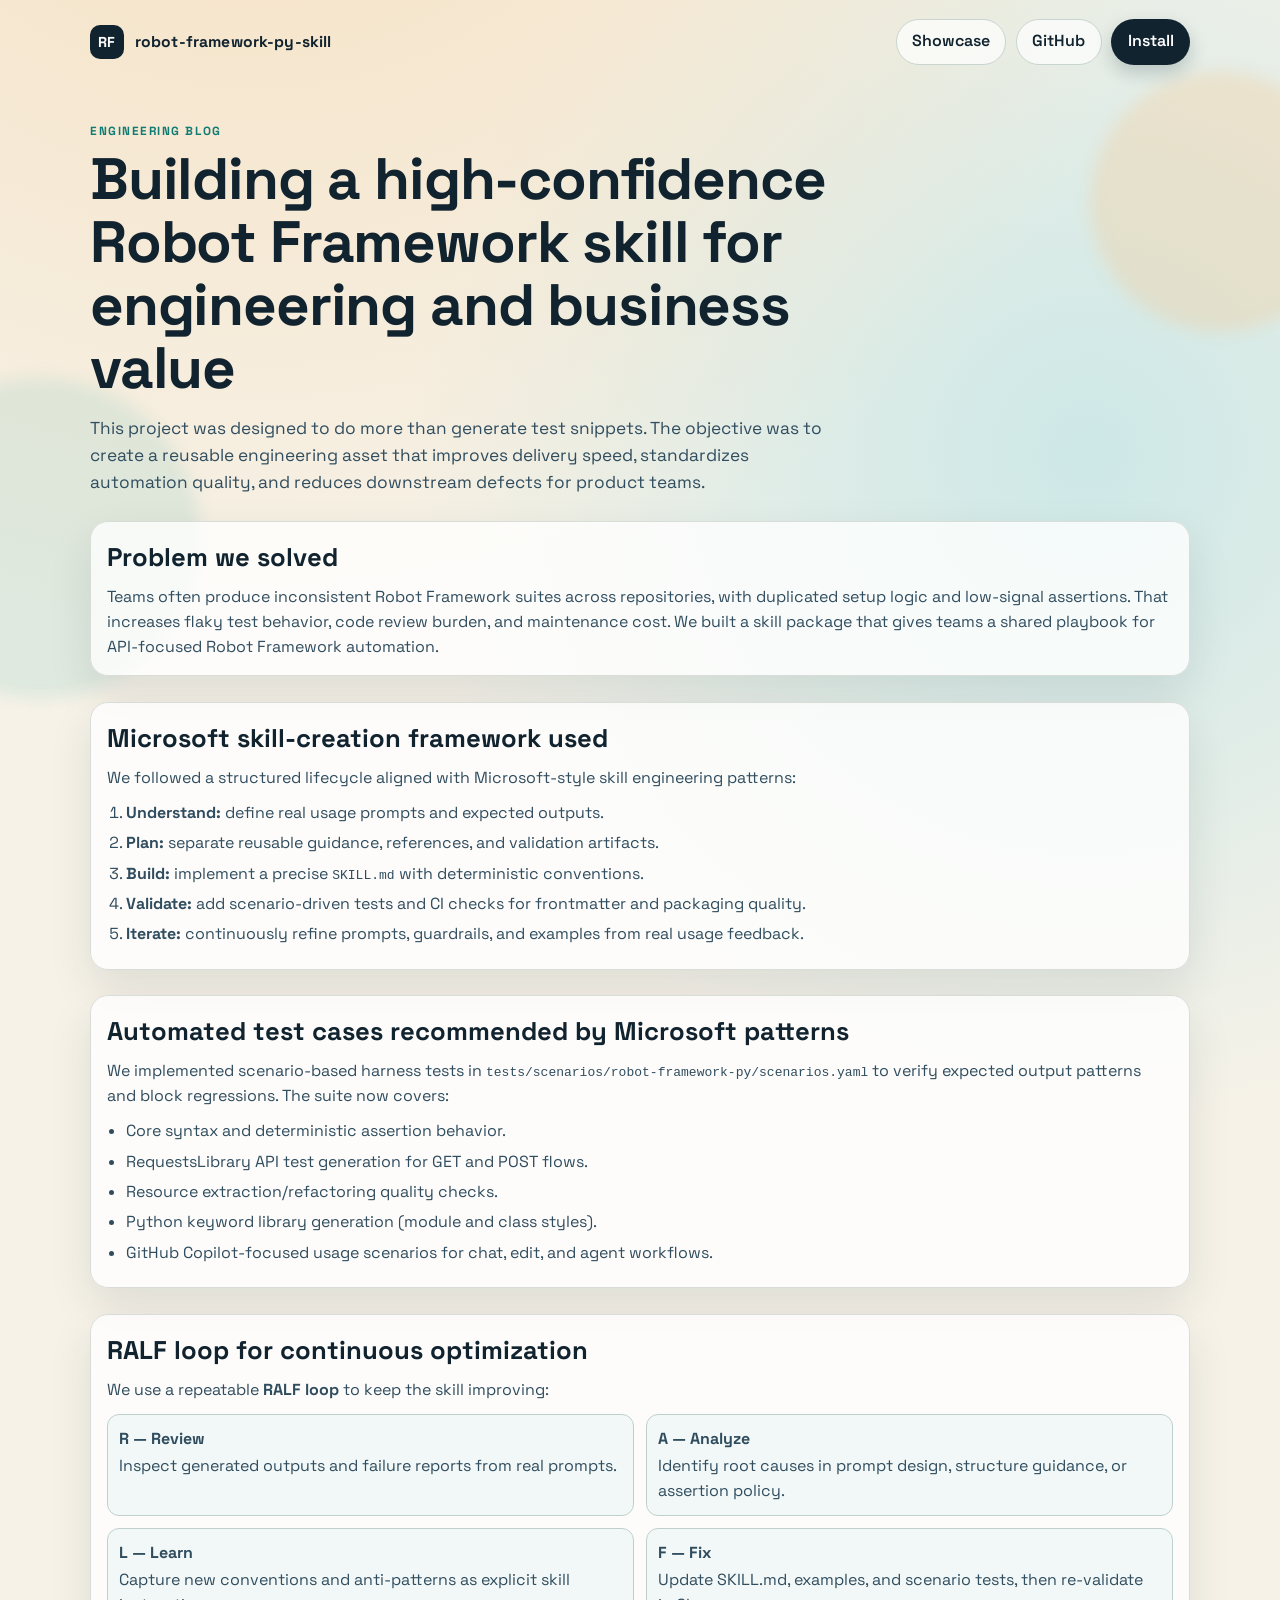
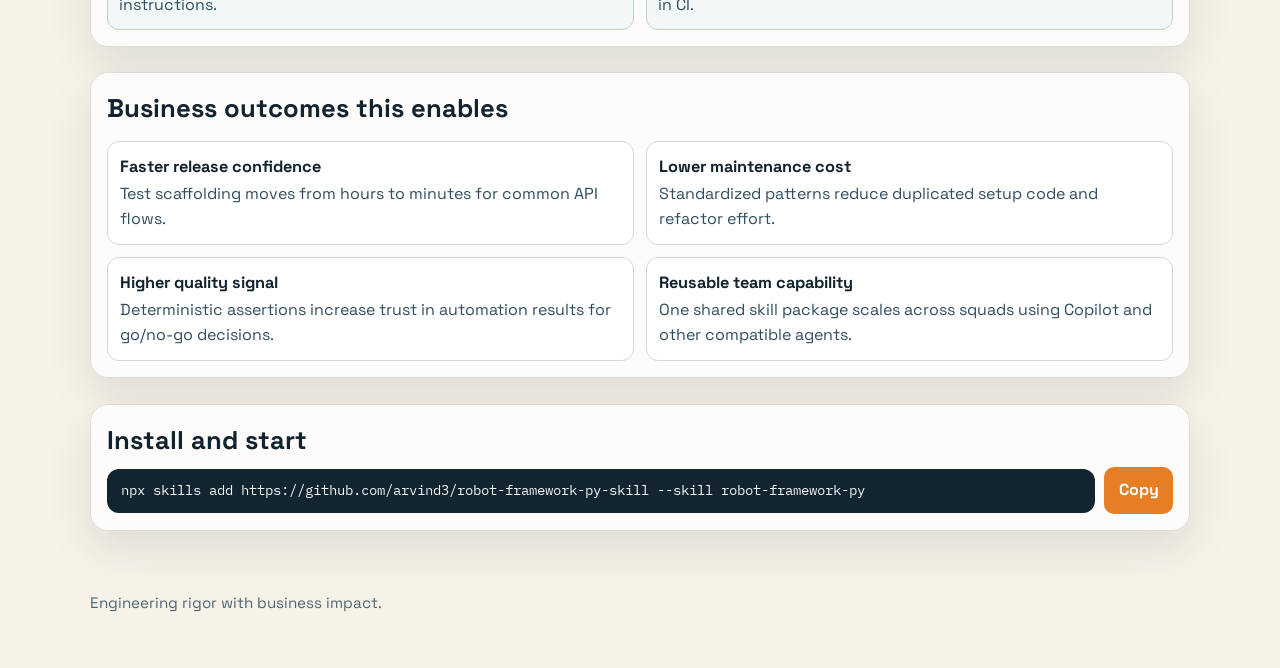
==== docs/engineering-blog.html @ 25f49d64 "feat(site): add copilot showcase examples and engineering blog" ====
<!doctype html>
<html lang="en">
<head>
  <meta charset="utf-8">
  <meta name="viewport" content="width=device-width, initial-scale=1">
  <title>Engineering Blog | Robot Framework Python Skill</title>
  <meta name="description" content="How the Robot Framework Python skill was engineered with Microsoft skill framework, automated tests, and RALF optimization.">
  <link rel="preconnect" href="https://fonts.googleapis.com">
  <link rel="preconnect" href="https://fonts.gstatic.com" crossorigin>
  <link href="https://fonts.googleapis.com/css2?family=Space+Grotesk:wght@400;500;700&family=IBM+Plex+Mono:wght@400;500&display=swap" rel="stylesheet">
  <link rel="stylesheet" href="./styles.css">
</head>
<body>
  <div class="ambient-shape ambient-shape-a" aria-hidden="true"></div>
  <div class="ambient-shape ambient-shape-b" aria-hidden="true"></div>

  <header class="site-header container reveal">
    <a class="brand" href="./index.html">
      <span class="brand-mark">RF</span>
      <span class="brand-text">robot-framework-py-skill</span>
    </a>
    <nav class="header-actions">
      <a class="button button-secondary" href="./index.html">Showcase</a>
      <a class="button button-secondary" href="https://github.com/arvind3/robot-framework-py-skill">GitHub</a>
      <a class="button button-primary" href="#install">Install</a>
    </nav>
  </header>

  <main>
    <article class="container article-shell">
      <p class="kicker reveal">Engineering Blog</p>
      <h1 class="reveal">Building a high-confidence Robot Framework skill for engineering and business value</h1>
      <p class="hero-copy reveal">
        This project was designed to do more than generate test snippets. The objective was to create a reusable engineering asset
        that improves delivery speed, standardizes automation quality, and reduces downstream defects for product teams.
      </p>

      <section class="article-section reveal">
        <h2>Problem we solved</h2>
        <p>
          Teams often produce inconsistent Robot Framework suites across repositories, with duplicated setup logic and low-signal assertions.
          That increases flaky test behavior, code review burden, and maintenance cost. We built a skill package that gives teams a shared
          playbook for API-focused Robot Framework automation.
        </p>
      </section>

      <section class="article-section reveal">
        <h2>Microsoft skill-creation framework used</h2>
        <p>
          We followed a structured lifecycle aligned with Microsoft-style skill engineering patterns:
        </p>
        <ol class="article-list">
          <li><strong>Understand:</strong> define real usage prompts and expected outputs.</li>
          <li><strong>Plan:</strong> separate reusable guidance, references, and validation artifacts.</li>
          <li><strong>Build:</strong> implement a precise <code>SKILL.md</code> with deterministic conventions.</li>
          <li><strong>Validate:</strong> add scenario-driven tests and CI checks for frontmatter and packaging quality.</li>
          <li><strong>Iterate:</strong> continuously refine prompts, guardrails, and examples from real usage feedback.</li>
        </ol>
      </section>

      <section class="article-section reveal">
        <h2>Automated test cases recommended by Microsoft patterns</h2>
        <p>
          We implemented scenario-based harness tests in <code>tests/scenarios/robot-framework-py/scenarios.yaml</code> to verify
          expected output patterns and block regressions. The suite now covers:
        </p>
        <ul class="article-list">
          <li>Core syntax and deterministic assertion behavior.</li>
          <li>RequestsLibrary API test generation for GET and POST flows.</li>
          <li>Resource extraction/refactoring quality checks.</li>
          <li>Python keyword library generation (module and class styles).</li>
          <li>GitHub Copilot-focused usage scenarios for chat, edit, and agent workflows.</li>
        </ul>
      </section>

      <section class="article-section reveal">
        <h2>RALF loop for continuous optimization</h2>
        <p>
          We use a repeatable <strong>RALF loop</strong> to keep the skill improving:
        </p>
        <div class="ralf-grid">
          <div class="ralf-card">
            <p class="ralf-title">R — Review</p>
            <p>Inspect generated outputs and failure reports from real prompts.</p>
          </div>
          <div class="ralf-card">
            <p class="ralf-title">A — Analyze</p>
            <p>Identify root causes in prompt design, structure guidance, or assertion policy.</p>
          </div>
          <div class="ralf-card">
            <p class="ralf-title">L — Learn</p>
            <p>Capture new conventions and anti-patterns as explicit skill instructions.</p>
          </div>
          <div class="ralf-card">
            <p class="ralf-title">F — Fix</p>
            <p>Update SKILL.md, examples, and scenario tests, then re-validate in CI.</p>
          </div>
        </div>
      </section>

      <section class="article-section reveal">
        <h2>Business outcomes this enables</h2>
        <div class="impact-grid">
          <article class="impact-card">
            <h3>Faster release confidence</h3>
            <p>Test scaffolding moves from hours to minutes for common API flows.</p>
          </article>
          <article class="impact-card">
            <h3>Lower maintenance cost</h3>
            <p>Standardized patterns reduce duplicated setup code and refactor effort.</p>
          </article>
          <article class="impact-card">
            <h3>Higher quality signal</h3>
            <p>Deterministic assertions increase trust in automation results for go/no-go decisions.</p>
          </article>
          <article class="impact-card">
            <h3>Reusable team capability</h3>
            <p>One shared skill package scales across squads using Copilot and other compatible agents.</p>
          </article>
        </div>
      </section>

      <section class="article-section reveal" id="install">
        <h2>Install and start</h2>
        <div class="install-command">
          <code id="installCommand">npx skills add https://github.com/arvind3/robot-framework-py-skill --skill robot-framework-py</code>
          <button id="copyInstallCommand" class="copy-button" type="button">Copy</button>
        </div>
      </section>
    </article>
  </main>

  <footer class="site-footer container">
    <p>Engineering rigor with business impact.</p>
  </footer>

  <script src="./site.js"></script>
</body>
</html>
---- docs/styles.css ----
:root {
  --bg: #f6f2e8;
  --ink: #11232f;
  --ink-soft: #304d5f;
  --surface: #ffffff;
  --accent: #0f7b73;
  --accent-2: #e67f23;
  --line: #d8ddd8;
  --shadow: 0 18px 44px rgba(17, 35, 47, 0.1);
  --radius: 18px;
  --container: 1100px;
}

* {
  box-sizing: border-box;
}

html,
body {
  margin: 0;
  padding: 0;
}

body {
  font-family: "Space Grotesk", "Segoe UI", sans-serif;
  color: var(--ink);
  background:
    radial-gradient(circle at 20% -15%, #f6dfbe 0%, transparent 35%),
    radial-gradient(circle at 85% 20%, #cde8e7 0%, transparent 32%),
    var(--bg);
  line-height: 1.55;
  position: relative;
  overflow-x: hidden;
}

.ambient-shape {
  position: fixed;
  z-index: -1;
  border-radius: 999px;
  filter: blur(8px);
  opacity: 0.3;
}

.ambient-shape-a {
  width: 320px;
  height: 320px;
  left: -120px;
  top: 42%;
  background: #a9d4c9;
}

.ambient-shape-b {
  width: 260px;
  height: 260px;
  right: -70px;
  top: 8%;
  background: #f7c78f;
}

.container {
  width: min(var(--container), calc(100% - 2.2rem));
  margin: 0 auto;
}

.site-header {
  display: flex;
  align-items: center;
  justify-content: space-between;
  padding: 1.2rem 0;
}

.brand {
  text-decoration: none;
  display: inline-flex;
  align-items: center;
  gap: 0.7rem;
  color: var(--ink);
}

.brand-mark {
  width: 2.1rem;
  height: 2.1rem;
  border-radius: 10px;
  display: grid;
  place-items: center;
  background: var(--ink);
  color: #fff;
  font-size: 0.9rem;
  font-weight: 700;
  letter-spacing: 0.05em;
}

.brand-text {
  font-weight: 700;
  font-size: 0.98rem;
  letter-spacing: 0.01em;
}

.header-actions {
  display: inline-flex;
  gap: 0.6rem;
}

.button {
  border-radius: 999px;
  text-decoration: none;
  font-weight: 600;
  padding: 0.58rem 0.96rem;
  border: 1px solid transparent;
  transition: transform 180ms ease, box-shadow 180ms ease, background 180ms ease;
}

.button:hover {
  transform: translateY(-1px);
}

.button-primary {
  background: var(--ink);
  color: #fff;
  box-shadow: 0 8px 18px rgba(17, 35, 47, 0.2);
}

.button-primary:hover {
  box-shadow: 0 12px 20px rgba(17, 35, 47, 0.24);
}

.button-secondary {
  background: rgba(255, 255, 255, 0.7);
  border-color: #c8d4cf;
  color: var(--ink);
}

.hero {
  padding: 3rem 0 1rem;
}

.kicker {
  margin: 0;
  color: var(--accent);
  font-weight: 700;
  letter-spacing: 0.13em;
  text-transform: uppercase;
  font-size: 0.74rem;
}

h1 {
  font-size: clamp(2rem, 4.6vw, 3.65rem);
  letter-spacing: -0.02em;
  line-height: 1.08;
  margin: 0.45rem 0 0.95rem;
  max-width: 15ch;
}

.hero-copy {
  margin: 0;
  max-width: 68ch;
  color: var(--ink-soft);
  font-size: 1.08rem;
}

.install-card {
  margin-top: 1.5rem;
  border: 1px solid var(--line);
  background: rgba(255, 255, 255, 0.82);
  backdrop-filter: blur(5px);
  padding: 1.05rem;
  border-radius: var(--radius);
  box-shadow: var(--shadow);
}

.install-label {
  margin: 0 0 0.46rem;
  font-weight: 700;
}

.install-command {
  display: grid;
  grid-template-columns: 1fr auto;
  gap: 0.6rem;
  align-items: center;
}

.install-command code {
  font-family: "IBM Plex Mono", "Courier New", monospace;
  background: #122430;
  color: #f5f6f6;
  padding: 0.7rem 0.85rem;
  border-radius: 12px;
  font-size: 0.88rem;
  word-break: break-word;
}

.copy-button {
  border: 0;
  border-radius: 10px;
  padding: 0.68rem 0.9rem;
  font: inherit;
  font-weight: 700;
  background: var(--accent-2);
  color: #fff;
  cursor: pointer;
  transition: transform 180ms ease, filter 180ms ease;
}

.copy-button:hover {
  transform: translateY(-1px);
  filter: brightness(0.95);
}

.install-note {
  margin: 0.6rem 0 0;
  color: #4d6774;
  font-size: 0.92rem;
}

main section {
  padding: 2.8rem 0 0.4rem;
}

.section-title {
  margin: 0 0 1.1rem;
  font-size: clamp(1.52rem, 2.2vw, 2rem);
  letter-spacing: -0.02em;
}

.grid-three {
  display: grid;
  grid-template-columns: repeat(3, minmax(0, 1fr));
  gap: 0.92rem;
}

.card,
.example-card {
  border: 1px solid var(--line);
  background: rgba(255, 255, 255, 0.77);
  border-radius: var(--radius);
  box-shadow: var(--shadow);
  padding: 1rem 1rem 0.95rem;
}

.card h3 {
  margin: 0 0 0.4rem;
  font-size: 1.1rem;
}

.card p {
  margin: 0;
  color: var(--ink-soft);
}

.card .prompt-label {
  margin-top: 0.7rem;
}

.card .prompt-block {
  margin-top: 0.25rem;
}

.examples-grid {
  display: grid;
  grid-template-columns: repeat(2, minmax(0, 1fr));
  gap: 1rem;
}

.example-title {
  margin: 0;
  font-size: 1.03rem;
  font-weight: 700;
}

.prompt-label,
.output-label {
  margin: 0.86rem 0 0.33rem;
  font-size: 0.82rem;
  letter-spacing: 0.09em;
  text-transform: uppercase;
  color: var(--accent);
  font-weight: 700;
}

.prompt-block,
.code-block {
  margin: 0;
  border-radius: 12px;
  padding: 0.8rem 0.85rem;
  overflow-x: auto;
}

.prompt-block {
  background: #e8f0f0;
  border: 1px solid #c8dcda;
}

.code-block {
  background: #11232f;
  color: #edf3f5;
  border: 1px solid #3a4f5f;
}

.prompt-block code,
.code-block code {
  font-family: "IBM Plex Mono", "Courier New", monospace;
  font-size: 0.84rem;
  white-space: pre;
}

.workflow-list {
  list-style: none;
  margin: 0;
  padding: 0;
  display: grid;
  gap: 0.78rem;
}

.workflow-step {
  display: grid;
  grid-template-columns: auto 1fr;
  gap: 0.8rem;
  align-items: start;
  border: 1px solid var(--line);
  border-radius: 14px;
  padding: 0.8rem 0.9rem;
  background: rgba(255, 255, 255, 0.75);
}

.step-number {
  width: 1.7rem;
  height: 1.7rem;
  border-radius: 50%;
  background: var(--ink);
  color: #fff;
  font-weight: 700;
  display: grid;
  place-items: center;
  font-size: 0.86rem;
}

.workflow-step h3 {
  margin: 0 0 0.15rem;
  font-size: 1rem;
}

.workflow-step p {
  margin: 0;
  color: var(--ink-soft);
}

.blog-highlight {
  border: 1px solid var(--line);
  border-radius: 20px;
  background: rgba(255, 255, 255, 0.8);
  padding: 1.5rem 1.1rem 1.6rem;
  box-shadow: var(--shadow);
}

.blog-highlight h2 {
  margin: 0 0 0.4rem;
}

.blog-highlight p {
  margin: 0 0 0.9rem;
  color: var(--ink-soft);
  max-width: 72ch;
}

.article-shell {
  padding-top: 2.4rem;
}

.article-shell h1 {
  max-width: 20ch;
}

.article-section {
  margin-top: 1.6rem;
  border: 1px solid var(--line);
  border-radius: var(--radius);
  padding: 1rem;
  background: rgba(255, 255, 255, 0.78);
  box-shadow: var(--shadow);
}

.article-section h2 {
  margin: 0 0 0.45rem;
  font-size: clamp(1.3rem, 2vw, 1.65rem);
}

.article-section p {
  margin: 0.1rem 0 0;
  color: var(--ink-soft);
}

.article-list {
  margin: 0.65rem 0 0;
  padding-left: 1.2rem;
}

.article-list li {
  margin: 0.35rem 0;
  color: var(--ink-soft);
}

.ralf-grid {
  margin-top: 0.7rem;
  display: grid;
  grid-template-columns: repeat(2, minmax(0, 1fr));
  gap: 0.75rem;
}

.ralf-card {
  border: 1px solid #bfd0cc;
  border-radius: 12px;
  padding: 0.7rem;
  background: #f2f8f7;
}

.ralf-title {
  margin: 0;
  font-weight: 700;
  color: #0e5d57;
}

.impact-grid {
  margin-top: 0.75rem;
  display: grid;
  grid-template-columns: repeat(2, minmax(0, 1fr));
  gap: 0.75rem;
}

.impact-card {
  border: 1px solid #d2d8d1;
  border-radius: 12px;
  background: #fff;
  padding: 0.75rem;
}

.impact-card h3 {
  margin: 0 0 0.2rem;
  font-size: 1.02rem;
}

.impact-card p {
  margin: 0;
}

.cta-section {
  text-align: center;
  border: 1px solid var(--line);
  border-radius: 20px;
  margin-top: 1.3rem;
  padding: 1.6rem 1rem 1.8rem;
  background: linear-gradient(170deg, rgba(15, 123, 115, 0.1), rgba(230, 127, 35, 0.12));
}

.cta-section h2 {
  margin: 0 0 0.4rem;
}

.cta-section p {
  margin: 0 auto;
  color: var(--ink-soft);
  max-width: 62ch;
}

.cta-actions {
  margin-top: 1rem;
  display: inline-flex;
  gap: 0.6rem;
}

.site-footer {
  padding: 2.8rem 0 2.4rem;
  color: #4d6673;
  font-size: 0.95rem;
}

.reveal {
  opacity: 0;
  transform: translateY(16px);
  transition: opacity 580ms ease, transform 580ms cubic-bezier(0.16, 1, 0.3, 1);
}

.reveal.in-view {
  opacity: 1;
  transform: translateY(0);
}

@media (max-width: 930px) {
  .grid-three,
  .examples-grid {
    grid-template-columns: 1fr;
  }

  .ralf-grid,
  .impact-grid {
    grid-template-columns: 1fr;
  }

  .site-header {
    flex-direction: column;
    align-items: flex-start;
    gap: 0.7rem;
  }
}

@media (max-width: 660px) {
  .install-command {
    grid-template-columns: 1fr;
  }

  .copy-button {
    width: 100%;
  }

  .cta-actions {
    width: 100%;
    display: grid;
  }

  .cta-actions .button {
    width: 100%;
  }
}
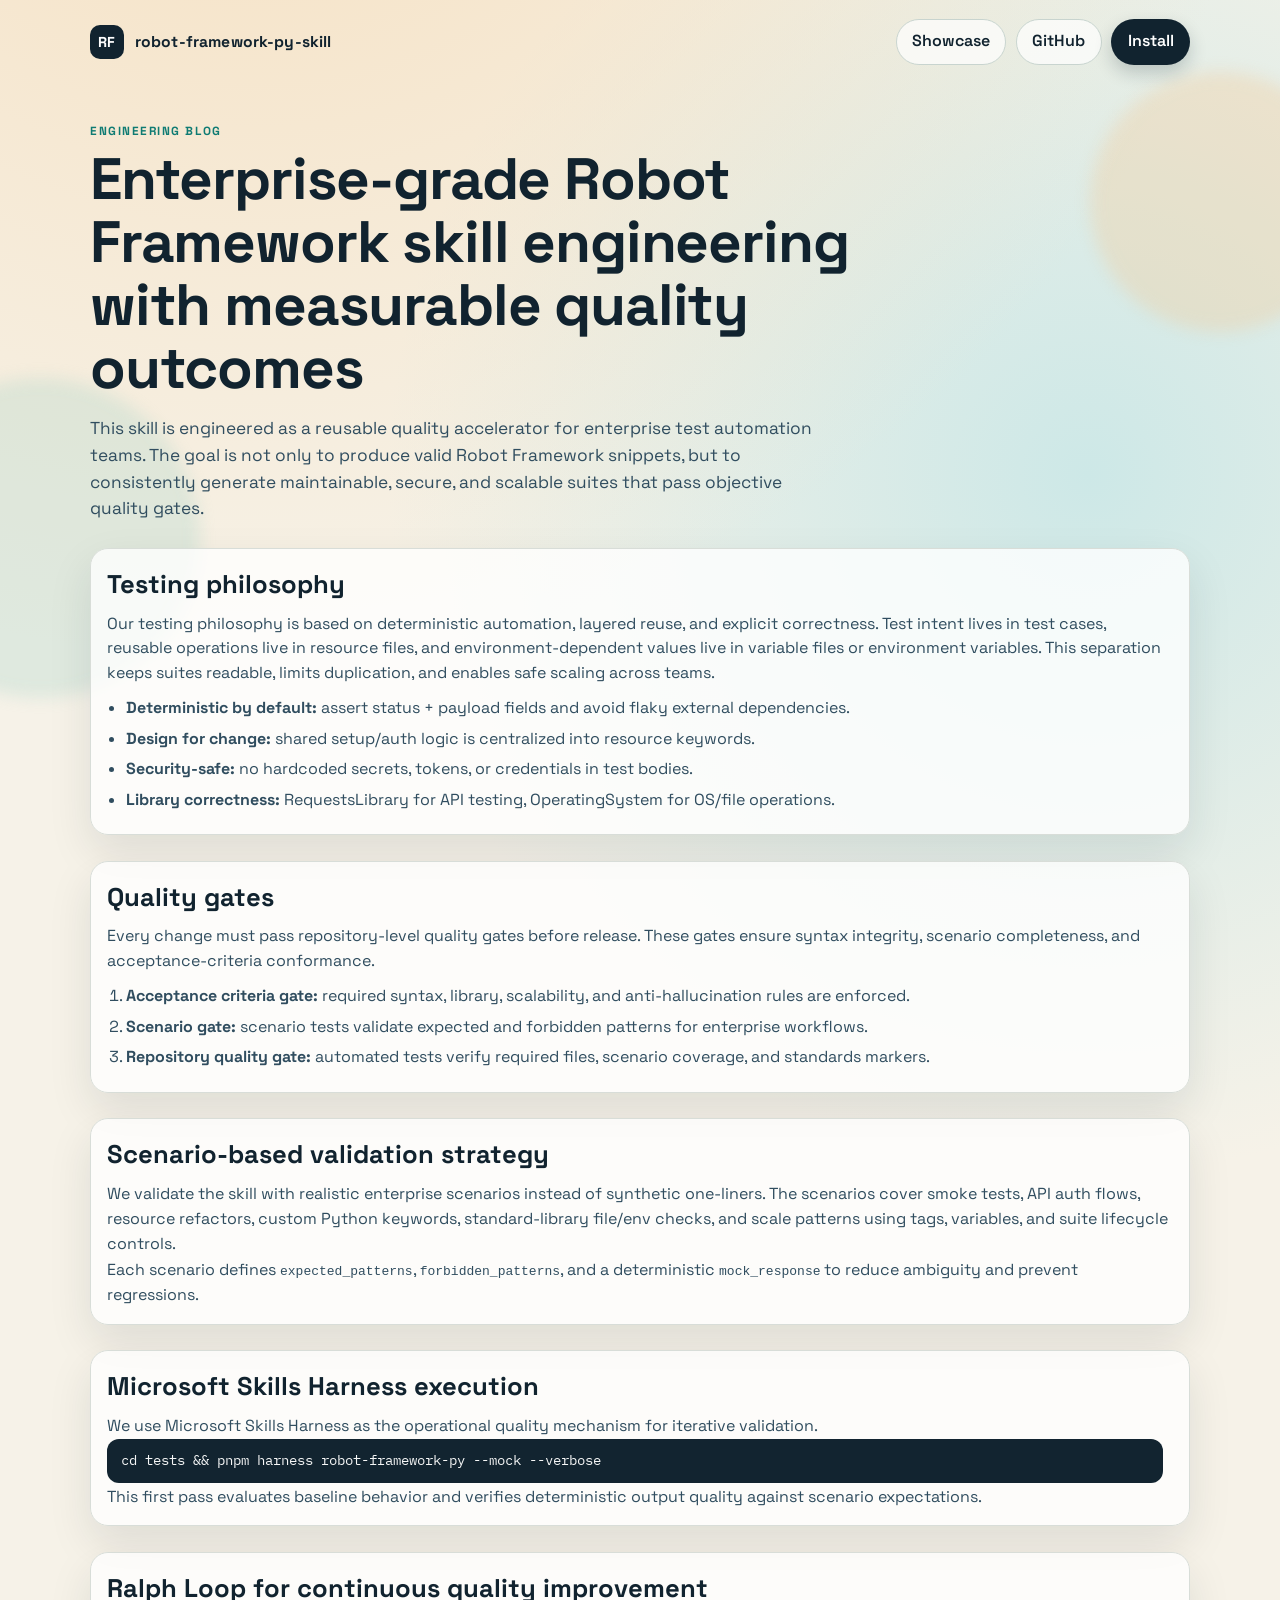
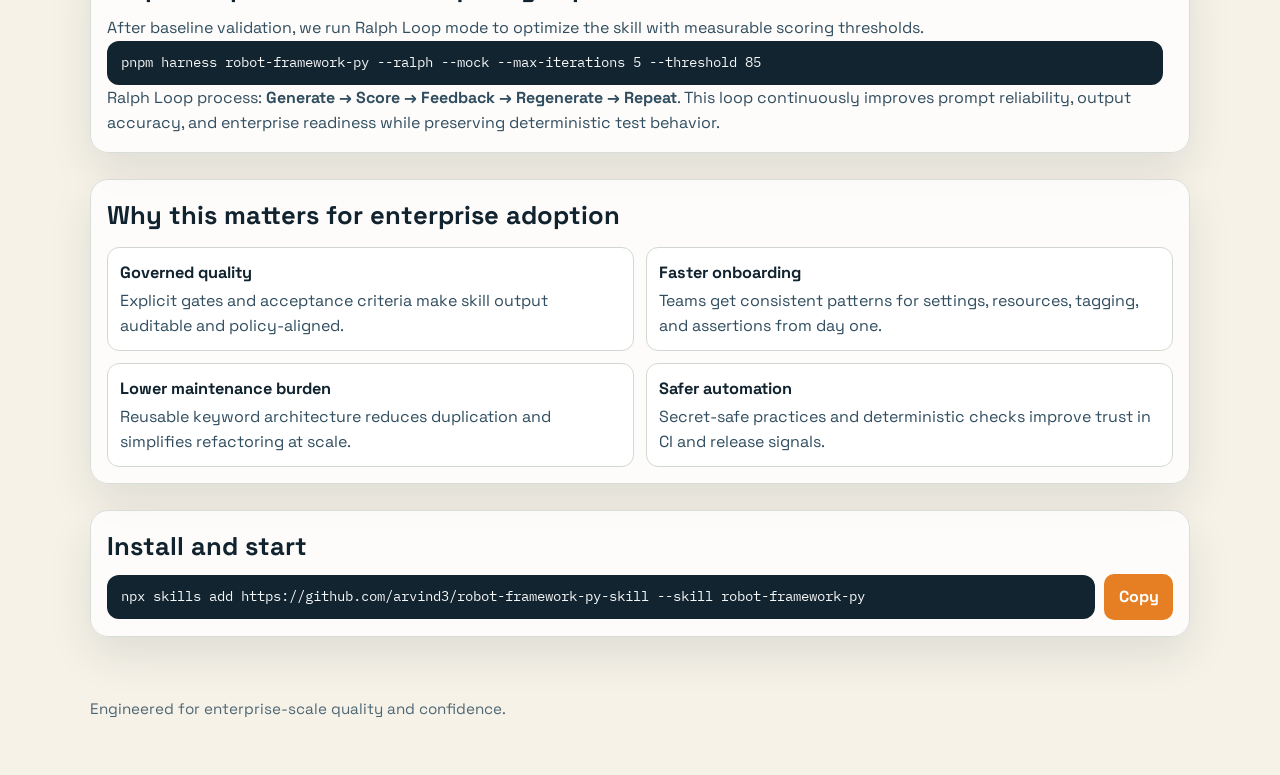
==== commit 4b92db83: "Raise Robot Framework quality standards and refresh engineering guidance" ====
--- a/docs/engineering-blog.html
+++ b/docs/engineering-blog.html
@@ -4,7 +4,7 @@
   <meta charset="utf-8">
   <meta name="viewport" content="width=device-width, initial-scale=1">
   <title>Engineering Blog | Robot Framework Python Skill</title>
-  <meta name="description" content="How the Robot Framework Python skill was engineered with Microsoft skill framework, automated tests, and RALF optimization.">
+  <meta name="description" content="Engineering standards, quality gates, scenario validation, and Ralph Loop practices for the Robot Framework Python skill.">
   <link rel="preconnect" href="https://fonts.googleapis.com">
   <link rel="preconnect" href="https://fonts.gstatic.com" crossorigin>
   <link href="https://fonts.googleapis.com/css2?family=Space+Grotesk:wght@400;500;700&family=IBM+Plex+Mono:wght@400;500&display=swap" rel="stylesheet">
@@ -29,93 +29,98 @@
   <main>
     <article class="container article-shell">
       <p class="kicker reveal">Engineering Blog</p>
-      <h1 class="reveal">Building a high-confidence Robot Framework skill for engineering and business value</h1>
+      <h1 class="reveal">Enterprise-grade Robot Framework skill engineering with measurable quality outcomes</h1>
       <p class="hero-copy reveal">
-        This project was designed to do more than generate test snippets. The objective was to create a reusable engineering asset
-        that improves delivery speed, standardizes automation quality, and reduces downstream defects for product teams.
+        This skill is engineered as a reusable quality accelerator for enterprise test automation teams. The goal is not only to produce
+        valid Robot Framework snippets, but to consistently generate maintainable, secure, and scalable suites that pass objective quality gates.
       </p>
 
       <section class="article-section reveal">
-        <h2>Problem we solved</h2>
+        <h2>Testing philosophy</h2>
         <p>
-          Teams often produce inconsistent Robot Framework suites across repositories, with duplicated setup logic and low-signal assertions.
-          That increases flaky test behavior, code review burden, and maintenance cost. We built a skill package that gives teams a shared
-          playbook for API-focused Robot Framework automation.
+          Our testing philosophy is based on deterministic automation, layered reuse, and explicit correctness. Test intent lives in test cases,
+          reusable operations live in resource files, and environment-dependent values live in variable files or environment variables.
+          This separation keeps suites readable, limits duplication, and enables safe scaling across teams.
+        </p>
+        <ul class="article-list">
+          <li><strong>Deterministic by default:</strong> assert status + payload fields and avoid flaky external dependencies.</li>
+          <li><strong>Design for change:</strong> shared setup/auth logic is centralized into resource keywords.</li>
+          <li><strong>Security-safe:</strong> no hardcoded secrets, tokens, or credentials in test bodies.</li>
+          <li><strong>Library correctness:</strong> RequestsLibrary for API testing, OperatingSystem for OS/file operations.</li>
+        </ul>
+      </section>
+
+      <section class="article-section reveal">
+        <h2>Quality gates</h2>
+        <p>
+          Every change must pass repository-level quality gates before release. These gates ensure syntax integrity, scenario completeness,
+          and acceptance-criteria conformance.
+        </p>
+        <ol class="article-list">
+          <li><strong>Acceptance criteria gate:</strong> required syntax, library, scalability, and anti-hallucination rules are enforced.</li>
+          <li><strong>Scenario gate:</strong> scenario tests validate expected and forbidden patterns for enterprise workflows.</li>
+          <li><strong>Repository quality gate:</strong> automated tests verify required files, scenario coverage, and standards markers.</li>
+        </ol>
+      </section>
+
+      <section class="article-section reveal">
+        <h2>Scenario-based validation strategy</h2>
+        <p>
+          We validate the skill with realistic enterprise scenarios instead of synthetic one-liners. The scenarios cover smoke tests,
+          API auth flows, resource refactors, custom Python keywords, standard-library file/env checks, and scale patterns using tags,
+          variables, and suite lifecycle controls.
+        </p>
+        <p>
+          Each scenario defines <code>expected_patterns</code>, <code>forbidden_patterns</code>, and a deterministic <code>mock_response</code>
+          to reduce ambiguity and prevent regressions.
         </p>
       </section>
 
       <section class="article-section reveal">
-        <h2>Microsoft skill-creation framework used</h2>
+        <h2>Microsoft Skills Harness execution</h2>
         <p>
-          We followed a structured lifecycle aligned with Microsoft-style skill engineering patterns:
+          We use Microsoft Skills Harness as the operational quality mechanism for iterative validation.
         </p>
-        <ol class="article-list">
-          <li><strong>Understand:</strong> define real usage prompts and expected outputs.</li>
-          <li><strong>Plan:</strong> separate reusable guidance, references, and validation artifacts.</li>
-          <li><strong>Build:</strong> implement a precise <code>SKILL.md</code> with deterministic conventions.</li>
-          <li><strong>Validate:</strong> add scenario-driven tests and CI checks for frontmatter and packaging quality.</li>
-          <li><strong>Iterate:</strong> continuously refine prompts, guardrails, and examples from real usage feedback.</li>
-        </ol>
+        <div class="install-command">
+          <code>cd tests && pnpm harness robot-framework-py --mock --verbose</code>
+        </div>
+        <p>
+          This first pass evaluates baseline behavior and verifies deterministic output quality against scenario expectations.
+        </p>
       </section>
 
       <section class="article-section reveal">
-        <h2>Automated test cases recommended by Microsoft patterns</h2>
+        <h2>Ralph Loop for continuous quality improvement</h2>
         <p>
-          We implemented scenario-based harness tests in <code>tests/scenarios/robot-framework-py/scenarios.yaml</code> to verify
-          expected output patterns and block regressions. The suite now covers:
+          After baseline validation, we run Ralph Loop mode to optimize the skill with measurable scoring thresholds.
         </p>
-        <ul class="article-list">
-          <li>Core syntax and deterministic assertion behavior.</li>
-          <li>RequestsLibrary API test generation for GET and POST flows.</li>
-          <li>Resource extraction/refactoring quality checks.</li>
-          <li>Python keyword library generation (module and class styles).</li>
-          <li>GitHub Copilot-focused usage scenarios for chat, edit, and agent workflows.</li>
-        </ul>
+        <div class="install-command">
+          <code>pnpm harness robot-framework-py --ralph --mock --max-iterations 5 --threshold 85</code>
+        </div>
+        <p>
+          Ralph Loop process: <strong>Generate → Score → Feedback → Regenerate → Repeat</strong>. This loop continuously improves prompt
+          reliability, output accuracy, and enterprise readiness while preserving deterministic test behavior.
+        </p>
       </section>
 
       <section class="article-section reveal">
-        <h2>RALF loop for continuous optimization</h2>
-        <p>
-          We use a repeatable <strong>RALF loop</strong> to keep the skill improving:
-        </p>
-        <div class="ralf-grid">
-          <div class="ralf-card">
-            <p class="ralf-title">R — Review</p>
-            <p>Inspect generated outputs and failure reports from real prompts.</p>
-          </div>
-          <div class="ralf-card">
-            <p class="ralf-title">A — Analyze</p>
-            <p>Identify root causes in prompt design, structure guidance, or assertion policy.</p>
-          </div>
-          <div class="ralf-card">
-            <p class="ralf-title">L — Learn</p>
-            <p>Capture new conventions and anti-patterns as explicit skill instructions.</p>
-          </div>
-          <div class="ralf-card">
-            <p class="ralf-title">F — Fix</p>
-            <p>Update SKILL.md, examples, and scenario tests, then re-validate in CI.</p>
-          </div>
-        </div>
-      </section>
-
-      <section class="article-section reveal">
-        <h2>Business outcomes this enables</h2>
+        <h2>Why this matters for enterprise adoption</h2>
         <div class="impact-grid">
           <article class="impact-card">
-            <h3>Faster release confidence</h3>
-            <p>Test scaffolding moves from hours to minutes for common API flows.</p>
+            <h3>Governed quality</h3>
+            <p>Explicit gates and acceptance criteria make skill output auditable and policy-aligned.</p>
           </article>
           <article class="impact-card">
-            <h3>Lower maintenance cost</h3>
-            <p>Standardized patterns reduce duplicated setup code and refactor effort.</p>
+            <h3>Faster onboarding</h3>
+            <p>Teams get consistent patterns for settings, resources, tagging, and assertions from day one.</p>
           </article>
           <article class="impact-card">
-            <h3>Higher quality signal</h3>
-            <p>Deterministic assertions increase trust in automation results for go/no-go decisions.</p>
+            <h3>Lower maintenance burden</h3>
+            <p>Reusable keyword architecture reduces duplication and simplifies refactoring at scale.</p>
           </article>
           <article class="impact-card">
-            <h3>Reusable team capability</h3>
-            <p>One shared skill package scales across squads using Copilot and other compatible agents.</p>
+            <h3>Safer automation</h3>
+            <p>Secret-safe practices and deterministic checks improve trust in CI and release signals.</p>
           </article>
         </div>
       </section>
@@ -131,7 +136,7 @@
   </main>
 
   <footer class="site-footer container">
-    <p>Engineering rigor with business impact.</p>
+    <p>Engineered for enterprise-scale quality and confidence.</p>
   </footer>
 
   <script src="./site.js"></script>
